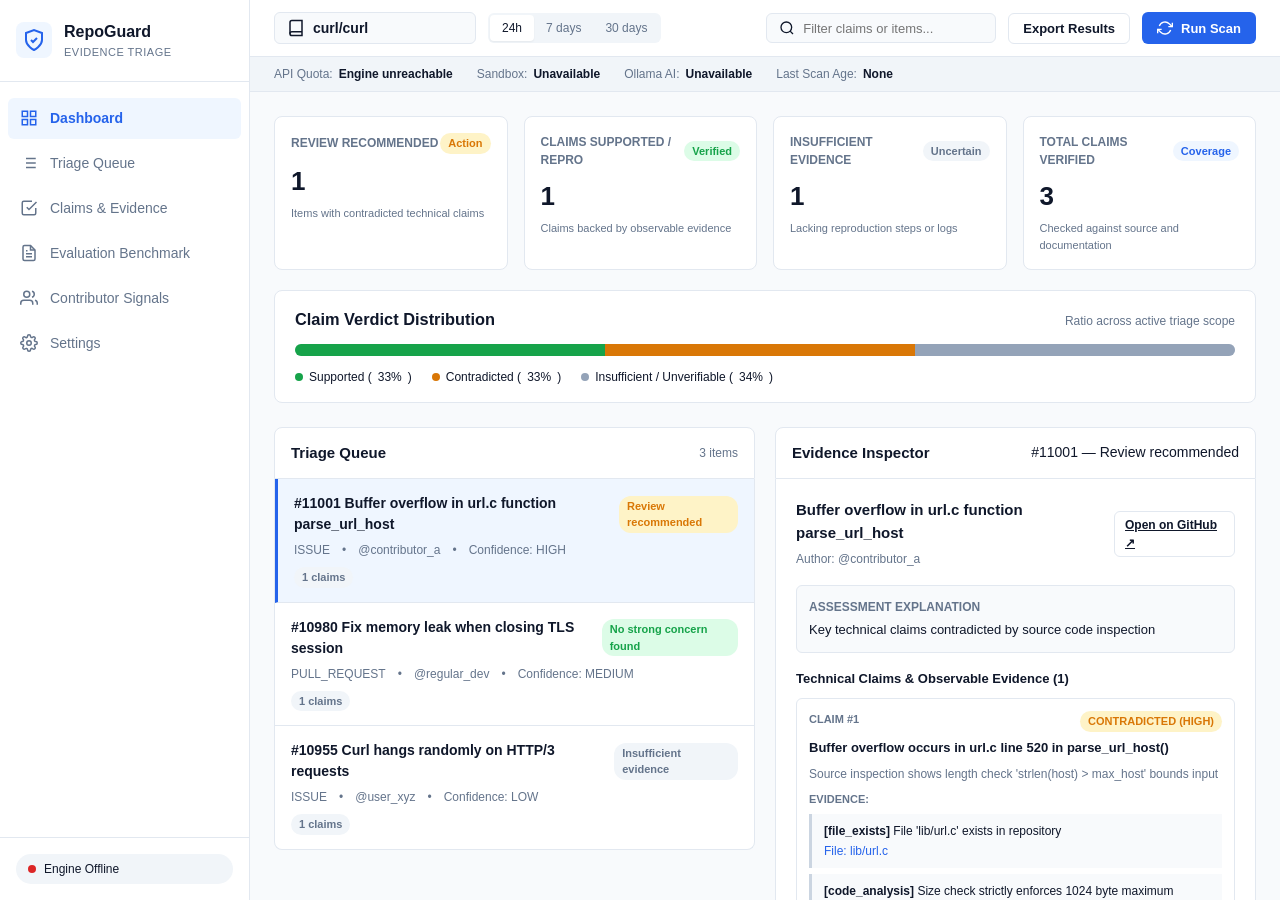
==== dashboard/index.html @ 31d17b7b "v1" ====
<!DOCTYPE html>
<html lang="en">
<head>
  <meta charset="UTF-8">
  <meta name="viewport" content="width=device-width, initial-scale=1.0">
  <title>RepoGuard — Evidence-Based Triage</title>
  <link rel="stylesheet" href="style.css">
</head>
<body>
  <div class="app-layout">
    <!-- Left Navigation Sidebar -->
    <aside class="sidebar" aria-label="Main Navigation">
      <div class="sidebar-header">
        <div class="logo-mark">
          <svg width="24" height="24" viewBox="0 0 24 24" fill="none" stroke="currentColor" stroke-width="2">
            <path d="M12 22s8-4 8-10V5l-8-3-8 3v7c0 6 8 10 8 10z"/>
            <path d="M9 12l2 2 4-4"/>
          </svg>
        </div>
        <div class="logo-text">
          <span class="logo-title">RepoGuard</span>
          <span class="logo-subtitle">Evidence Triage</span>
        </div>
      </div>

      <nav class="nav-links">
        <a href="#dashboard" class="nav-item active" data-tab="dashboard">
          <svg width="18" height="18" viewBox="0 0 24 24" fill="none" stroke="currentColor" stroke-width="2"><rect x="3" y="3" width="7" height="7"/><rect x="14" y="3" width="7" height="7"/><rect x="14" y="14" width="7" height="7"/><rect x="3" y="14" width="7" height="7"/></svg>
          Dashboard
        </a>
        <a href="#triage" class="nav-item" data-tab="triage">
          <svg width="18" height="18" viewBox="0 0 24 24" fill="none" stroke="currentColor" stroke-width="2"><line x1="8" y1="6" x2="21" y2="6"/><line x1="8" y1="12" x2="21" y2="12"/><line x1="8" y1="18" x2="21" y2="18"/><line x1="3" y1="6" x2="3.01" y2="6"/><line x1="3" y1="12" x2="3.01" y2="12"/><line x1="3" y1="18" x2="3.01" y2="18"/></svg>
          Triage Queue
        </a>
        <a href="#claims" class="nav-item" data-tab="claims">
          <svg width="18" height="18" viewBox="0 0 24 24" fill="none" stroke="currentColor" stroke-width="2"><polyline points="9 11 12 14 22 4"/><path d="M21 12v7a2 2 0 0 1-2 2H5a2 2 0 0 1-2-2V5a2 2 0 0 1 2-2h11"/></svg>
          Claims & Evidence
        </a>
        <a href="#evaluation" class="nav-item" data-tab="evaluation">
          <svg width="18" height="18" viewBox="0 0 24 24" fill="none" stroke="currentColor" stroke-width="2"><path d="M14 2H6a2 2 0 0 0-2 2v16a2 2 0 0 0 2 2h12a2 2 0 0 0 2-2V8z"/><polyline points="14 2 14 8 20 8"/><line x1="16" y1="13" x2="8" y2="13"/><line x1="16" y1="17" x2="8" y2="17"/><polyline points="10 9 9 9 8 9"/></svg>
          Evaluation Benchmark
        </a>
        <a href="#contributors" class="nav-item" data-tab="contributors">
          <svg width="18" height="18" viewBox="0 0 24 24" fill="none" stroke="currentColor" stroke-width="2"><path d="M17 21v-2a4 4 0 0 0-4-4H5a4 4 0 0 0-4 4v2"/><circle cx="9" cy="7" r="4"/><path d="M23 21v-2a4 4 0 0 0-3-3.87"/><path d="M16 3.13a4 4 0 0 1 0 7.75"/></svg>
          Contributor Signals
        </a>
        <a href="#settings" class="nav-item" data-tab="settings">
          <svg width="18" height="18" viewBox="0 0 24 24" fill="none" stroke="currentColor" stroke-width="2"><circle cx="12" cy="12" r="3"/><path d="M19.4 15a1.65 1.65 0 0 0 .33 1.82l.06.06a2 2 0 0 1 0 2.83 2 2 0 0 1-2.83 0l-.06-.06a1.65 1.65 0 0 0-1.82-.33 1.65 1.65 0 0 0-1 1.51V21a2 2 0 0 1-2 2 2 2 0 0 1-2-2v-.09A1.65 1.65 0 0 0 9 19.4a1.65 1.65 0 0 0-1.82.33l-.06.06a2 2 0 0 1-2.83 0 2 2 0 0 1 0-2.83l.06-.06a1.65 1.65 0 0 0 .33-1.82 1.65 1.65 0 0 0-1.51-1H3a2 2 0 0 1-2-2 2 2 0 0 1 2-2h.09A1.65 1.65 0 0 0 4.6 9a1.65 1.65 0 0 0-.33-1.82l-.06-.06a2 2 0 0 1 0-2.83 2 2 0 0 1 2.83 0l.06.06a1.65 1.65 0 0 0 1.82.33H9a1.65 1.65 0 0 0 1-1.51V3a2 2 0 0 1 2-2 2 2 0 0 1 2 2v.09a1.65 1.65 0 0 0 1 1.51 1.65 1.65 0 0 0 1.82-.33l.06-.06a2 2 0 0 1 2.83 0 2 2 0 0 1 0 2.83l-.06.06a1.65 1.65 0 0 0-.33 1.82V9a1.65 1.65 0 0 0 1.51 1H21a2 2 0 0 1 2 2 2 2 0 0 1-2 2h-.09a1.65 1.65 0 0 0-1.51 1z"/></svg>
          Settings
        </a>
      </nav>

      <div class="sidebar-footer">
        <div class="status-pill status-ready" id="sidebar-engine-status">
          <span class="status-dot"></span>
          <span id="engine-status-text">Engine Ready</span>
        </div>
      </div>
    </aside>

    <!-- Main Content Area -->
    <main class="main-content">
      <!-- Top Action Bar -->
      <header class="topbar">
        <div class="topbar-left">
          <div class="repo-selector">
            <svg width="18" height="18" viewBox="0 0 24 24" fill="none" stroke="currentColor" stroke-width="2"><path d="M4 19.5A2.5 2.5 0 0 1 6.5 17H20"/><path d="M6.5 2H20v20H6.5A2.5 2.5 0 0 1 4 19.5v-15A2.5 2.5 0 0 1 6.5 2z"/></svg>
            <input type="text" id="target-repo-input" value="curl/curl" placeholder="owner/repo" aria-label="Target Repository">
          </div>
          <div class="time-range-tabs" role="tablist">
            <button class="time-tab active" role="tab" aria-selected="true">24h</button>
            <button class="time-tab" role="tab" aria-selected="false">7 days</button>
            <button class="time-tab" role="tab" aria-selected="false">30 days</button>
          </div>
        </div>

        <div class="topbar-right">
          <div class="search-box">
            <svg width="16" height="16" viewBox="0 0 24 24" fill="none" stroke="currentColor" stroke-width="2"><circle cx="11" cy="11" r="8"/><line x1="21" y1="21" x2="16.65" y2="16.65"/></svg>
            <input type="text" id="filter-input" placeholder="Filter claims or items..." aria-label="Filter items">
          </div>
          <button class="btn btn-secondary" id="btn-export">Export Results</button>
          <button class="btn btn-primary" id="btn-run-scan">
            <svg width="16" height="16" viewBox="0 0 24 24" fill="none" stroke="currentColor" stroke-width="2"><polyline points="23 4 23 10 17 10"/><polyline points="1 20 1 14 7 14"/><path d="M3.51 9a9 9 0 0 1 14.85-3.36L23 10M1 14l4.64 4.36A9 9 0 0 0 20.49 15"/></svg>
            Run Scan
          </button>
        </div>
      </header>

      <!-- System Limits & Scope Bar -->
      <section class="system-limits-bar" aria-label="System Limits and Scope">
        <div class="limit-item">
          <span class="limit-label">API Quota:</span>
          <span class="limit-value" id="quota-value">Checking...</span>
        </div>
        <div class="limit-item">
          <span class="limit-label">Sandbox:</span>
          <span class="limit-value" id="sandbox-value">Checking...</span>
        </div>
        <div class="limit-item">
          <span class="limit-label">Ollama AI:</span>
          <span class="limit-value" id="ollama-value">Checking...</span>
        </div>
        <div class="limit-item">
          <span class="limit-label">Last Scan Age:</span>
          <span class="limit-value" id="scan-age-value">None</span>
        </div>
      </section>

      <!-- TAB 1: Dashboard Overview -->
      <section id="tab-dashboard" class="tab-pane active">
        <!-- Stat Cards Row -->
        <div class="stat-cards-grid">
          <div class="stat-card">
            <div class="stat-header">
              <span class="stat-title">Review Recommended</span>
              <span class="stat-badge badge-warning">Action</span>
            </div>
            <div class="stat-number" id="stat-review-count">0</div>
            <div class="stat-desc">Items with contradicted technical claims</div>
          </div>

          <div class="stat-card">
            <div class="stat-header">
              <span class="stat-title">Claims Supported / Repro</span>
              <span class="stat-badge badge-success">Verified</span>
            </div>
            <div class="stat-number" id="stat-supported-count">0</div>
            <div class="stat-desc">Claims backed by observable evidence</div>
          </div>

          <div class="stat-card">
            <div class="stat-header">
              <span class="stat-title">Insufficient Evidence</span>
              <span class="stat-badge badge-neutral">Uncertain</span>
            </div>
            <div class="stat-number" id="stat-insufficient-count">0</div>
            <div class="stat-desc">Lacking reproduction steps or logs</div>
          </div>

          <div class="stat-card">
            <div class="stat-header">
              <span class="stat-title">Total Claims Verified</span>
              <span class="stat-badge badge-info">Coverage</span>
            </div>
            <div class="stat-number" id="stat-total-claims">0</div>
            <div class="stat-desc">Checked against source and documentation</div>
          </div>
        </div>

        <!-- Claim Verdict Mix Bar -->
        <div class="verdict-mix-card">
          <div class="verdict-mix-header">
            <h3>Claim Verdict Distribution</h3>
            <span class="verdict-mix-legend-title">Ratio across active triage scope</span>
          </div>
          <div class="verdict-bar" id="verdict-bar">
            <div class="bar-segment bar-supported" style="width: 50%;"></div>
            <div class="bar-segment bar-contradicted" style="width: 25%;"></div>
            <div class="bar-segment bar-unverifiable" style="width: 25%;"></div>
          </div>
          <div class="verdict-legend">
            <span class="legend-item"><span class="legend-dot dot-supported"></span> Supported (<span id="pct-supported">0%</span>)</span>
            <span class="legend-item"><span class="legend-dot dot-contradicted"></span> Contradicted (<span id="pct-contradicted">0%</span>)</span>
            <span class="legend-item"><span class="legend-dot dot-unverifiable"></span> Insufficient / Unverifiable (<span id="pct-unverifiable">0%</span>)</span>
          </div>
        </div>

        <!-- Dual Column: Triage Queue & Selected Evidence Inspector -->
        <div class="dashboard-columns">
          <!-- Left Column: Triage Items List -->
          <div class="column-left">
            <div class="card-header">
              <h3>Triage Queue</h3>
              <span class="item-count-badge" id="queue-item-count">0 items</span>
            </div>
            <div class="triage-list" id="triage-items-list" role="list">
              <!-- Dynamically populated -->
              <div class="empty-state">No scan results loaded. Click "Run Scan" to triage items.</div>
            </div>
          </div>

          <!-- Right Column: Detail Inspector Panel -->
          <div class="column-right">
            <div class="card-header">
              <h3>Evidence Inspector</h3>
              <span class="inspector-badge" id="inspector-status-badge">Select an item</span>
            </div>
            <div class="inspector-body" id="inspector-body">
              <div class="empty-state">Select an issue or pull request on the left to inspect its individual technical claims, evidence, and code citations.</div>
            </div>
          </div>
        </div>
      </section>

      <!-- TAB 2: Evaluation Benchmark -->
      <section id="tab-evaluation" class="tab-pane">
        <div class="card">
          <div class="card-header">
            <div>
              <h3>Evaluation Benchmark Harness</h3>
              <p class="card-subtitle">Tests RepoGuard on historical closed issues carrying labels: <code>invalid</code>, <code>cannot reproduce</code>, and <code>confirmed</code>.</p>
            </div>
            <button class="btn btn-primary" id="btn-run-eval">Run Benchmark</button>
          </div>
          <div class="eval-metrics-grid" id="eval-metrics-container">
            <div class="stat-card">
              <div class="stat-title">Accuracy Rate</div>
              <div class="stat-number" id="eval-accuracy">-</div>
            </div>
            <div class="stat-card">
              <div class="stat-title">Abstentions (Uncertain)</div>
              <div class="stat-number" id="eval-abstentions">-</div>
            </div>
            <div class="stat-card">
              <div class="stat-title">False Positives</div>
              <div class="stat-number" id="eval-fp">-</div>
            </div>
            <div class="stat-card">
              <div class="stat-title">False Negatives</div>
              <div class="stat-number" id="eval-fn">-</div>
            </div>
          </div>
          <div class="card-section">
            <h4>Confusion Matrix</h4>
            <div class="table-responsive">
              <table class="data-table" id="confusion-matrix-table">
                <thead>
                  <tr>
                    <th>Expected \ Predicted</th>
                    <th>No strong concern</th>
                    <th>Review recommended</th>
                    <th>Insufficient evidence</th>
                  </tr>
                </thead>
                <tbody id="confusion-matrix-body">
                  <tr><td colspan="4">Click "Run Benchmark" to evaluate against the reference dataset.</td></tr>
                </tbody>
              </table>
            </div>
          </div>
        </div>
      </section>

      <!-- TAB 3: Contributor Signals -->
      <section id="tab-contributors" class="tab-pane">
        <div class="card">
          <div class="card-header">
            <div>
              <h3>Contributor Context Signals</h3>
              <p class="card-subtitle">Secondary signals supporting triage. RepoGuard never scores or labels individuals.</p>
            </div>
          </div>
          <div class="card-section">
            <div class="info-alert">
              <strong>Notice:</strong> Contributor signals are factual indicators (account age, repository history, near-duplicate text) intended solely for context. They must never override claim verification.
            </div>
            <div class="table-responsive">
              <table class="data-table">
                <thead>
                  <tr>
                    <th>Contributor</th>
                    <th>First Seen in Repo</th>
                    <th>Near-Duplicate Submissions</th>
                    <th>Context Summary</th>
                  </tr>
                </thead>
                <tbody id="contributor-signals-body">
                  <tr>
                    <td colspan="4">No contributor anomalies detected in current scan.</td>
                  </tr>
                </tbody>
              </table>
            </div>
          </div>
        </div>
      </section>

      <!-- TAB 4: Settings -->
      <section id="tab-settings" class="tab-pane">
        <div class="card">
          <div class="card-header">
            <h3>Engine Configuration</h3>
          </div>
          <div class="settings-form">
            <div class="form-group">
              <label for="setting-token">GitHub Personal Access Token (Optional)</label>
              <input type="password" id="setting-token" placeholder="ghp_... (Stored locally only, never transmitted)">
              <span class="help-text">Increases rate limit from 60 to 5,000 requests/hour.</span>
            </div>
            <div class="form-group">
              <label for="setting-ollama-endpoint">Ollama Endpoint</label>
              <input type="text" id="setting-ollama-endpoint" value="http://localhost:11434">
            </div>
            <div class="form-group">
              <label for="setting-ollama-model">Ollama Model</label>
              <input type="text" id="setting-ollama-model" value="llama3.2">
            </div>
            <div class="form-group">
              <label class="checkbox-label">
                <input type="checkbox" id="setting-ollama-enabled">
                Enable Optional Local AI Assistant (Ollama)
              </label>
            </div>
            <div class="form-group">
              <label class="checkbox-label">
                <input type="checkbox" id="setting-sandbox-enabled">
                Enable Sandboxed Reproduction (Docker Required)
              </label>
            </div>
            <div class="settings-actions">
              <button class="btn btn-primary" id="btn-save-settings">Save Settings</button>
              <button class="btn btn-danger" id="btn-clear-db">Clear Local Database</button>
            </div>
          </div>
        </div>
      </section>
    </main>
  </div>

  <script src="app.js"></script>
</body>
</html>
---- dashboard/style.css ----
/* RepoGuard Light Theme — Evidence Triage Dashboard */
:root {
  --bg-app: #f8fafc;
  --bg-surface: #ffffff;
  --border-color: #e2e8f0;
  --text-main: #0f172a;
  --text-muted: #64748b;
  --primary: #2563eb;
  --primary-hover: #1d4ed8;
  --accent-success: #16a34a;
  --accent-warning: #d97706;
  --accent-danger: #dc2626;
  --accent-neutral: #64748b;
  --sidebar-width: 250px;
  --font-sans: -apple-system, BlinkMacSystemFont, "Segoe UI", Roboto, Helvetica, Arial, sans-serif;
  --font-mono: ui-monospace, SFMono-Regular, Menlo, Monaco, Consolas, monospace;
}

* {
  box-sizing: border-box;
  margin: 0;
  padding: 0;
}

body {
  font-family: var(--font-sans);
  background-color: var(--bg-app);
  color: var(--text-main);
  line-height: 1.5;
  font-size: 14px;
}

/* App Layout Grid */
.app-layout {
  display: flex;
  height: 100vh;
  overflow: hidden;
}

/* Sidebar */
.sidebar {
  width: var(--sidebar-width);
  background: var(--bg-surface);
  border-right: 1px solid var(--border-color);
  display: flex;
  flex-direction: column;
  flex-shrink: 0;
}

.sidebar-header {
  display: flex;
  align-items: center;
  gap: 12px;
  padding: 20px 16px;
  border-bottom: 1px solid var(--border-color);
}

.logo-mark {
  width: 36px;
  height: 36px;
  background: #eff6ff;
  color: var(--primary);
  border-radius: 8px;
  display: flex;
  align-items: center;
  justify-content: center;
}

.logo-title {
  font-weight: 700;
  font-size: 16px;
  display: block;
}

.logo-subtitle {
  font-size: 11px;
  color: var(--text-muted);
  display: block;
  text-transform: uppercase;
  letter-spacing: 0.5px;
}

.nav-links {
  padding: 16px 8px;
  flex: 1;
  overflow-y: auto;
}

.nav-item {
  display: flex;
  align-items: center;
  gap: 12px;
  padding: 10px 12px;
  color: var(--text-muted);
  text-decoration: none;
  border-radius: 6px;
  font-weight: 500;
  margin-bottom: 4px;
  transition: all 0.15s ease;
}

.nav-item:hover {
  background: #f1f5f9;
  color: var(--text-main);
}

.nav-item.active {
  background: #eff6ff;
  color: var(--primary);
  font-weight: 600;
}

.sidebar-footer {
  padding: 16px;
  border-top: 1px solid var(--border-color);
}

.status-pill {
  display: flex;
  align-items: center;
  gap: 8px;
  font-size: 12px;
  font-weight: 500;
  padding: 6px 12px;
  border-radius: 20px;
  background: #f1f5f9;
}

.status-dot {
  width: 8px;
  height: 8px;
  border-radius: 50%;
  background: #94a3b8;
}

.status-ready .status-dot { background: var(--accent-success); }
.status-busy .status-dot { background: var(--accent-warning); }
.status-error .status-dot { background: var(--accent-danger); }

/* Main Content */
.main-content {
  flex: 1;
  display: flex;
  flex-direction: column;
  overflow-y: auto;
}

/* Topbar */
.topbar {
  display: flex;
  justify-content: space-between;
  align-items: center;
  padding: 12px 24px;
  background: var(--bg-surface);
  border-bottom: 1px solid var(--border-color);
  gap: 16px;
}

.topbar-left, .topbar-right {
  display: flex;
  align-items: center;
  gap: 12px;
}

.repo-selector {
  display: flex;
  align-items: center;
  gap: 8px;
  background: #f8fafc;
  border: 1px solid var(--border-color);
  padding: 6px 12px;
  border-radius: 6px;
}

.repo-selector input {
  border: none;
  background: transparent;
  font-size: 14px;
  font-weight: 600;
  color: var(--text-main);
  outline: none;
  width: 150px;
}

.time-range-tabs {
  display: flex;
  background: #f1f5f9;
  border-radius: 6px;
  padding: 2px;
}

.time-tab {
  border: none;
  background: transparent;
  padding: 6px 12px;
  font-size: 12px;
  font-weight: 500;
  border-radius: 4px;
  cursor: pointer;
  color: var(--text-muted);
}

.time-tab.active {
  background: var(--bg-surface);
  color: var(--text-main);
  box-shadow: 0 1px 2px rgba(0,0,0,0.05);
}

.search-box {
  display: flex;
  align-items: center;
  gap: 8px;
  background: #f8fafc;
  border: 1px solid var(--border-color);
  padding: 6px 12px;
  border-radius: 6px;
}

.search-box input {
  border: none;
  background: transparent;
  font-size: 13px;
  outline: none;
  width: 180px;
}

/* Buttons */
.btn {
  display: inline-flex;
  align-items: center;
  gap: 8px;
  padding: 7px 14px;
  font-size: 13px;
  font-weight: 600;
  border-radius: 6px;
  border: 1px solid transparent;
  cursor: pointer;
  transition: all 0.15s ease;
}

.btn:focus-visible {
  outline: 2px solid var(--primary);
  outline-offset: 2px;
}

.btn-primary {
  background: var(--primary);
  color: #ffffff;
}

.btn-primary:hover {
  background: var(--primary-hover);
}

.btn-secondary {
  background: var(--bg-surface);
  border-color: var(--border-color);
  color: var(--text-main);
}

.btn-secondary:hover {
  background: #f8fafc;
}

.btn-danger {
  background: #fee2e2;
  color: var(--accent-danger);
  border-color: #fca5a5;
}

.btn-danger:hover {
  background: #fecaca;
}

/* System Limits & Scope Bar */
.system-limits-bar {
  display: flex;
  gap: 24px;
  padding: 8px 24px;
  background: #f1f5f9;
  border-bottom: 1px solid var(--border-color);
  font-size: 12px;
}

.limit-item {
  display: flex;
  gap: 6px;
}

.limit-label {
  color: var(--text-muted);
}

.limit-value {
  font-weight: 600;
}

/* Tab panes */
.tab-pane {
  display: none;
  padding: 24px;
}

.tab-pane.active {
  display: block;
}

/* Stat Cards */
.stat-cards-grid {
  display: grid;
  grid-template-columns: repeat(4, 1fr);
  gap: 16px;
  margin-bottom: 20px;
}

.stat-card {
  background: var(--bg-surface);
  border: 1px solid var(--border-color);
  border-radius: 8px;
  padding: 16px;
}

.stat-header {
  display: flex;
  justify-content: space-between;
  align-items: center;
  margin-bottom: 8px;
}

.stat-title {
  font-size: 12px;
  font-weight: 600;
  color: var(--text-muted);
  text-transform: uppercase;
}

.stat-number {
  font-size: 26px;
  font-weight: 700;
  color: var(--text-main);
  margin-bottom: 4px;
}

.stat-desc {
  font-size: 11px;
  color: var(--text-muted);
}

/* Badges */
.stat-badge {
  font-size: 11px;
  padding: 2px 8px;
  border-radius: 12px;
  font-weight: 600;
}

.badge-success { background: #dcfce7; color: var(--accent-success); }
.badge-warning { background: #fef3c7; color: var(--accent-warning); }
.badge-neutral { background: #f1f5f9; color: var(--accent-neutral); }
.badge-info { background: #eff6ff; color: var(--primary); }

/* Verdict Mix Card */
.verdict-mix-card {
  background: var(--bg-surface);
  border: 1px solid var(--border-color);
  border-radius: 8px;
  padding: 16px 20px;
  margin-bottom: 24px;
}

.verdict-mix-header {
  display: flex;
  justify-content: space-between;
  align-items: baseline;
  margin-bottom: 12px;
}

.verdict-mix-legend-title {
  font-size: 12px;
  color: var(--text-muted);
}

.verdict-bar {
  display: flex;
  height: 12px;
  border-radius: 6px;
  overflow: hidden;
  margin-bottom: 12px;
  background: #e2e8f0;
}

.bar-segment {
  height: 100%;
  transition: width 0.3s ease;
}

.bar-supported { background: var(--accent-success); }
.bar-contradicted { background: var(--accent-warning); }
.bar-unverifiable { background: #94a3b8; }

.verdict-legend {
  display: flex;
  gap: 20px;
  font-size: 12px;
}

.legend-item {
  display: flex;
  align-items: center;
  gap: 6px;
}

.legend-dot {
  width: 8px;
  height: 8px;
  border-radius: 50%;
}

.dot-supported { background: var(--accent-success); }
.dot-contradicted { background: var(--accent-warning); }
.dot-unverifiable { background: #94a3b8; }

/* Dashboard Columns */
.dashboard-columns {
  display: grid;
  grid-template-columns: 1fr 1fr;
  gap: 20px;
}

.card-header {
  display: flex;
  justify-content: space-between;
  align-items: center;
  padding: 14px 16px;
  background: var(--bg-surface);
  border: 1px solid var(--border-color);
  border-top-left-radius: 8px;
  border-top-right-radius: 8px;
}

.card-header h3 {
  font-size: 15px;
  font-weight: 700;
}

.item-count-badge {
  font-size: 12px;
  color: var(--text-muted);
}

/* Triage List */
.triage-list {
  background: var(--bg-surface);
  border: 1px solid var(--border-color);
  border-top: none;
  border-bottom-left-radius: 8px;
  border-bottom-right-radius: 8px;
  max-height: 550px;
  overflow-y: auto;
}

.triage-item {
  padding: 14px 16px;
  border-bottom: 1px solid var(--border-color);
  cursor: pointer;
  transition: background 0.15s ease;
}

.triage-item:last-child {
  border-bottom: none;
}

.triage-item:hover {
  background: #f8fafc;
}

.triage-item.active {
  background: #eff6ff;
  border-left: 3px solid var(--primary);
}

.triage-item-title {
  font-weight: 600;
  font-size: 14px;
  margin-bottom: 6px;
  display: flex;
  align-items: center;
  justify-content: space-between;
}

.triage-item-meta {
  display: flex;
  align-items: center;
  gap: 12px;
  font-size: 12px;
  color: var(--text-muted);
  margin-bottom: 8px;
}

.triage-chips {
  display: flex;
  gap: 6px;
  flex-wrap: wrap;
}

.verdict-chip {
  font-size: 11px;
  font-weight: 600;
  padding: 2px 8px;
  border-radius: 12px;
  display: inline-flex;
  align-items: center;
  gap: 4px;
}

.chip-supported { background: #dcfce7; color: var(--accent-success); }
.chip-contradicted { background: #fef3c7; color: var(--accent-warning); }
.chip-unverifiable { background: #f1f5f9; color: var(--text-muted); }

/* Inspector Panel */
.inspector-body {
  background: var(--bg-surface);
  border: 1px solid var(--border-color);
  border-top: none;
  border-bottom-left-radius: 8px;
  border-bottom-right-radius: 8px;
  padding: 20px;
  max-height: 550px;
  overflow-y: auto;
}

.claim-card {
  border: 1px solid var(--border-color);
  border-radius: 6px;
  padding: 12px;
  margin-bottom: 12px;
}

.claim-card-header {
  display: flex;
  justify-content: space-between;
  margin-bottom: 6px;
}

.claim-text {
  font-size: 13px;
  font-weight: 600;
  margin-bottom: 8px;
}

.claim-reason {
  font-size: 12px;
  color: var(--text-muted);
  margin-bottom: 8px;
}

.evidence-box {
  background: #f8fafc;
  border-left: 3px solid #cbd5e1;
  padding: 8px 12px;
  font-size: 12px;
  margin-top: 6px;
}

.evidence-snippet {
  font-family: var(--font-mono);
  font-size: 11px;
  background: #f1f5f9;
  padding: 4px 8px;
  border-radius: 4px;
  margin-top: 4px;
  display: block;
}

.empty-state {
  text-align: center;
  padding: 40px 20px;
  color: var(--text-muted);
  font-size: 13px;
}

/* Tables */
.card {
  background: var(--bg-surface);
  border: 1px solid var(--border-color);
  border-radius: 8px;
  padding: 20px;
  margin-bottom: 20px;
}

.card-subtitle {
  font-size: 13px;
  color: var(--text-muted);
  margin-top: 4px;
}

.data-table {
  width: 100%;
  border-collapse: collapse;
  font-size: 13px;
  margin-top: 16px;
}

.data-table th, .data-table td {
  padding: 10px 14px;
  text-align: left;
  border-bottom: 1px solid var(--border-color);
}

.data-table th {
  background: #f8fafc;
  font-weight: 600;
  color: var(--text-muted);
}

/* Settings Form */
.form-group {
  margin-bottom: 16px;
}

.form-group label {
  display: block;
  font-weight: 600;
  margin-bottom: 6px;
  font-size: 13px;
}

.form-group input[type="text"],
.form-group input[type="password"] {
  width: 100%;
  max-width: 500px;
  padding: 8px 12px;
  border: 1px solid var(--border-color);
  border-radius: 6px;
  font-size: 13px;
}

.checkbox-label {
  display: flex !important;
  align-items: center;
  gap: 8px;
  font-weight: 500 !important;
  cursor: pointer;
}

.help-text {
  display: block;
  font-size: 11px;
  color: var(--text-muted);
  margin-top: 4px;
}

.settings-actions {
  display: flex;
  gap: 12px;
  margin-top: 24px;
}

.info-alert {
  background: #eff6ff;
  border-left: 4px solid var(--primary);
  padding: 12px 16px;
  font-size: 13px;
  color: #1e3a8a;
  border-radius: 4px;
}
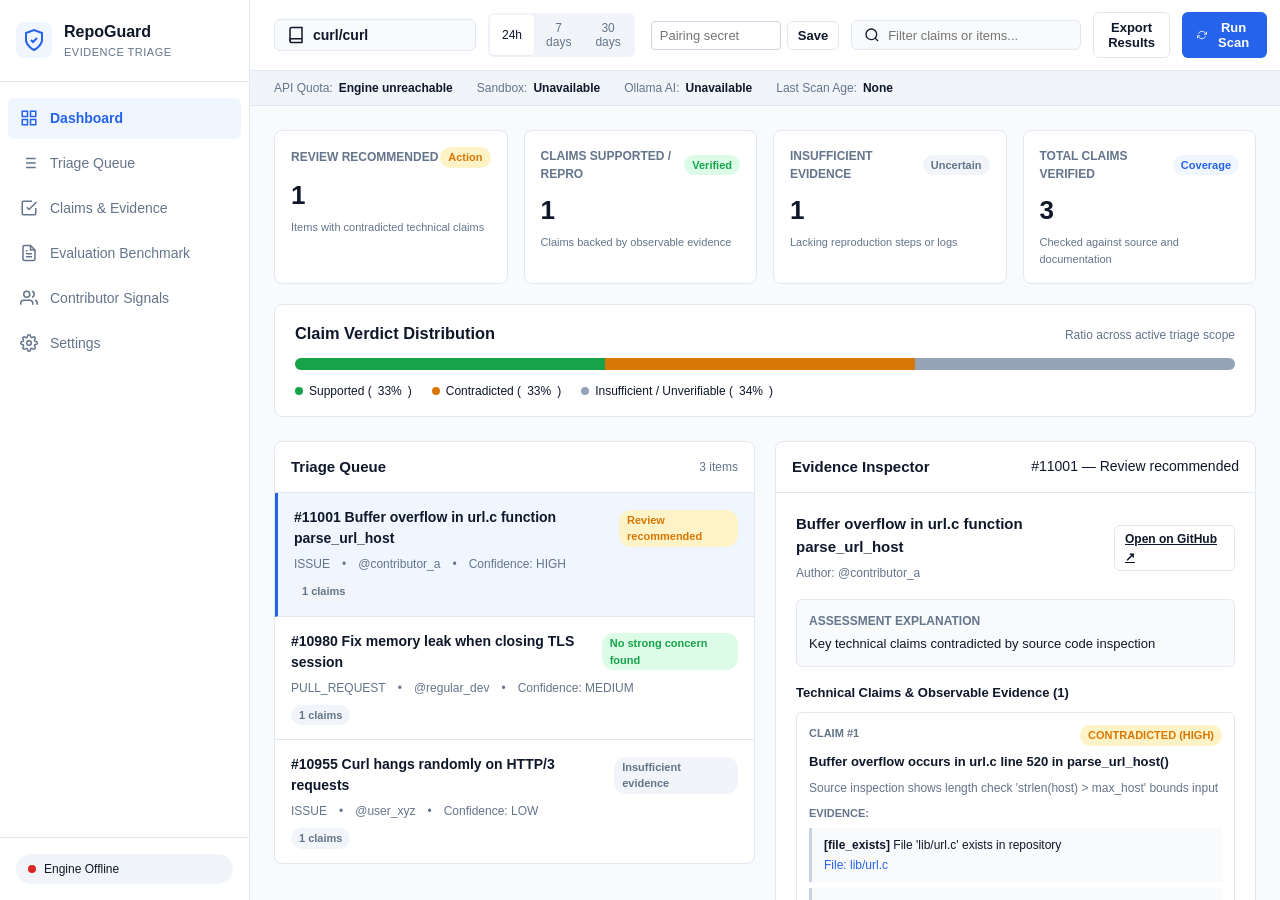
==== commit d101bede: "v2 (improved evalutaion and parameters, searches the whole code throughout code)" ====
--- a/dashboard/index.html
+++ b/dashboard/index.html
@@ -75,6 +75,10 @@
         </div>
 
         <div class="topbar-right">
+          <div class="pairing-box" style="display: flex; align-items: center; gap: 6px;">
+            <input type="password" id="input-pairing-secret" placeholder="Pairing secret" aria-label="Pairing Secret" style="padding: 6px 8px; border: 1px solid #cbd5e1; border-radius: 4px; font-size: 13px; width: 130px;">
+            <button class="btn btn-secondary" id="btn-save-secret" style="padding: 6px 10px; font-size: 13px;">Save</button>
+          </div>
           <div class="search-box">
             <svg width="16" height="16" viewBox="0 0 24 24" fill="none" stroke="currentColor" stroke-width="2"><circle cx="11" cy="11" r="8"/><line x1="21" y1="21" x2="16.65" y2="16.65"/></svg>
             <input type="text" id="filter-input" placeholder="Filter claims or items..." aria-label="Filter items">
@@ -86,6 +90,10 @@
           </button>
         </div>
       </header>
+
+      <div id="auth-alert" class="auth-alert" style="display: none; background: #fee2e2; border: 1px solid #ef4444; color: #991b1b; padding: 10px 16px; margin: 12px 24px 0 24px; border-radius: 6px; font-size: 14px;">
+        <strong>401 Unauthorized:</strong> Invalid or missing pairing secret. Paste the pairing secret printed by <code>repoguard serve</code> and click Save.
+      </div>
 
       <!-- System Limits & Scope Bar -->
       <section class="system-limits-bar" aria-label="System Limits and Scope">
